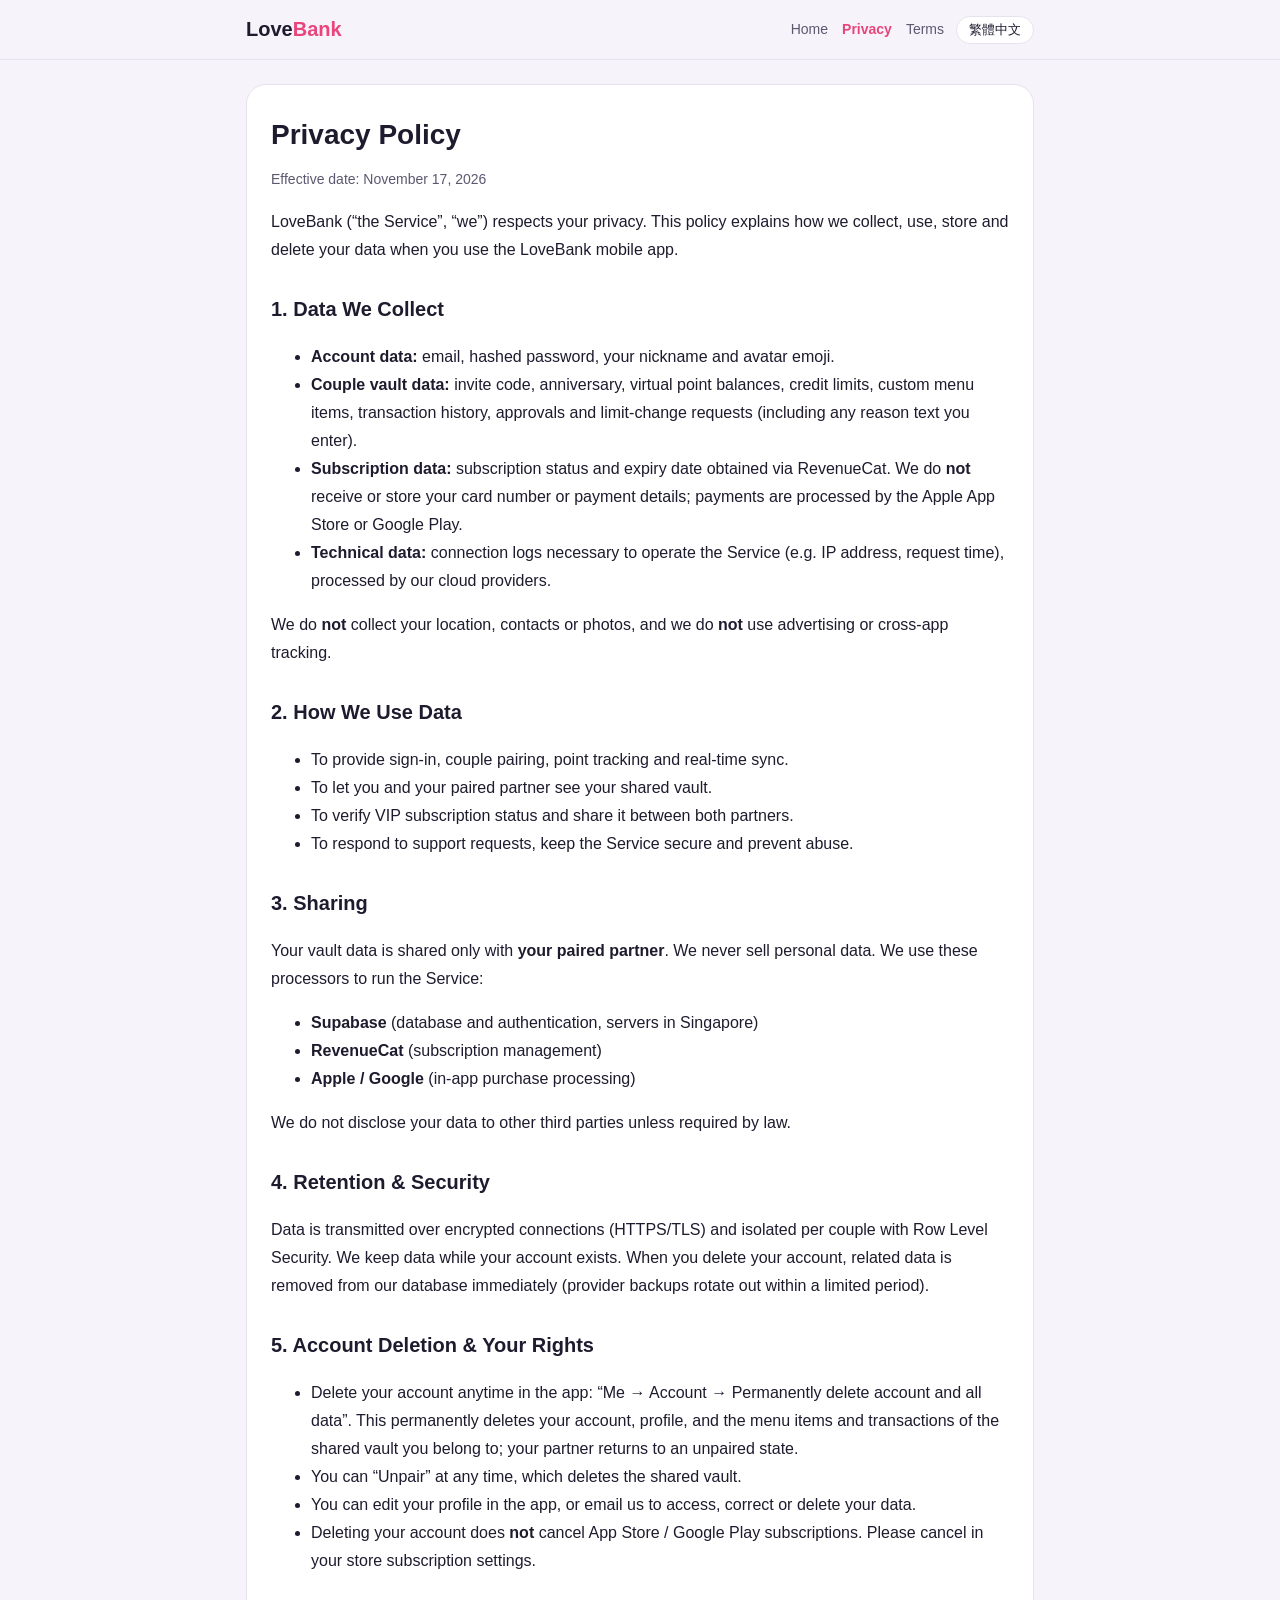
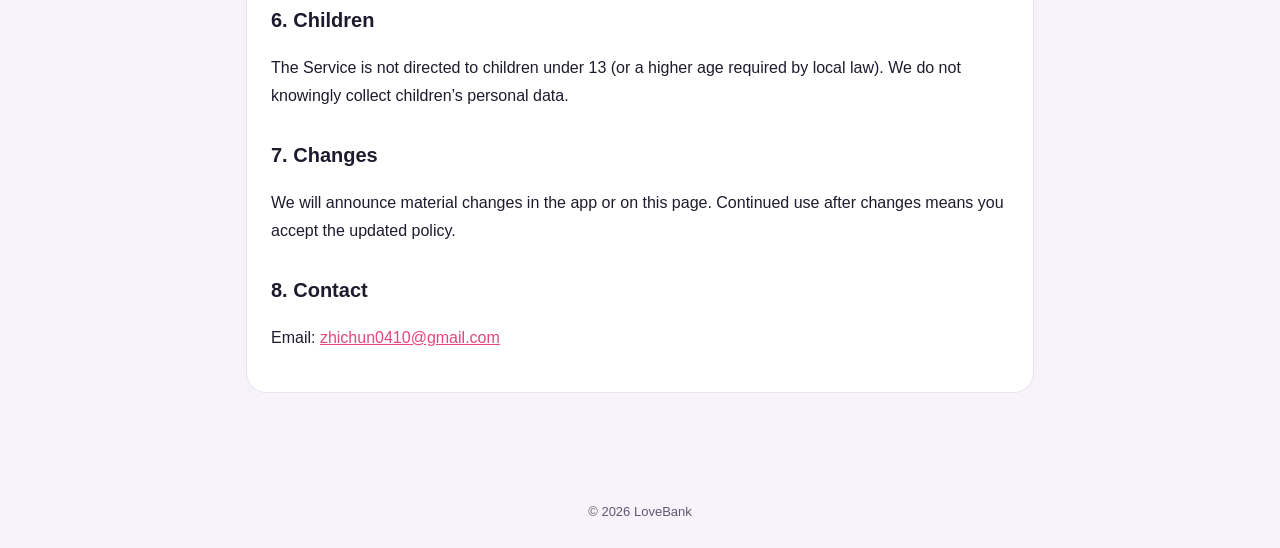
==== privacy.html @ fd86a73c "LoveBank legal pages Co-Authored-By: Claude Opus 5.5 <noreply@anthropic.com>" ====
<!doctype html>
<html lang="zh-Hant">
<head>
  <meta charset="utf-8">
  <meta name="viewport" content="width=device-width, initial-scale=1">
  <title>LoveBank Privacy Policy</title>
  <meta name="description" content="LoveBank 隱私權政策 / Privacy Policy">
  <link rel="stylesheet" href="style.css">
  <script src="lang.js"></script>
</head>
<body>
  <header class="top">
    <div class="top-inner">
      <a class="brand" href="index.html">Love<span>Bank</span></a>
      <nav>
        <a href="index.html"><span data-lang="zh">首頁</span><span data-lang="en">Home</span></a>
        <a href="privacy.html" aria-current="page"><span data-lang="zh">隱私權政策</span><span data-lang="en">Privacy</span></a>
        <a href="terms.html"><span data-lang="zh">服務條款</span><span data-lang="en">Terms</span></a>
      </nav>
      <button class="lang-btn" id="lang-btn" type="button">English</button>
    </div>
  </header>

  <main>
    <!-- ======================= 繁體中文 ======================= -->
    <article class="card" data-lang="zh">
      <h1>隱私權政策</h1>
      <p class="muted">生效日期：2026 年 11 月 17 日</p>
      <p>LoveBank（以下稱「本服務」或「我們」）重視你的隱私。本政策說明當你使用 LoveBank 行動應用程式時，我們如何蒐集、使用、儲存與刪除你的資料。</p>

      <h2>1. 我們蒐集的資料</h2>
      <ul>
        <li><strong>帳號資料：</strong>Email、加密後的密碼、你設定的暱稱與頭像 Emoji。</li>
        <li><strong>情侶金庫資料：</strong>配對邀請碼、紀念日、虛擬點數餘額、信用額度、自訂價目表、交易明細、審核紀錄與調額申請（含你填寫的理由文字）。</li>
        <li><strong>訂閱資料：</strong>透過 RevenueCat 取得的訂閱狀態與到期日。我們<strong>不會</strong>取得或儲存你的信用卡號等付款資訊，付款由 Apple App Store 或 Google Play 處理。</li>
        <li><strong>技術資料：</strong>為維持服務運作所必要的連線紀錄（例如 IP 位址、請求時間），由我們的雲端服務供應商處理。</li>
      </ul>
      <p>我們<strong>不</strong>蒐集你的位置、通訊錄、相片，也<strong>不</strong>使用廣告追蹤或跨 App 追蹤。</p>

      <h2>2. 資料使用目的</h2>
      <ul>
        <li>提供帳號登入、情侶配對、點數記錄與即時同步等核心功能。</li>
        <li>讓你與已配對的另一半看到共享金庫中的資料。</li>
        <li>確認 VIP 訂閱狀態並於情侶雙方間共享。</li>
        <li>回覆你的客服需求、維護服務安全與防止濫用。</li>
      </ul>

      <h2>3. 資料分享對象</h2>
      <p>你的情侶金庫資料只會分享給<strong>與你配對的另一半</strong>。我們不會出售你的個人資料。為提供服務，我們委託下列處理者：</p>
      <ul>
        <li><strong>Supabase</strong>（資料庫與身分驗證，伺服器位於新加坡）</li>
        <li><strong>RevenueCat</strong>（訂閱狀態管理）</li>
        <li><strong>Apple / Google</strong>（App 內購付款處理）</li>
      </ul>
      <p>除法律要求外，我們不會向其他第三方揭露你的資料。</p>

      <h2>4. 資料保存與安全</h2>
      <p>資料以加密連線（HTTPS/TLS）傳輸，並以資料列層級安全（Row Level Security）隔離不同情侶的資料。我們在你的帳號存續期間保存資料；帳號刪除後，相關資料將立即自資料庫移除（備份會依供應商週期於有限期間內輪替刪除）。</p>

      <h2>5. 刪除帳號與你的權利</h2>
      <ul>
        <li>你可隨時在 App 內「我的 → 帳號管理 → 永久刪除帳號與所有關聯資料」自行刪除帳號。刪除後，你的帳號、個人資料以及你所屬共享金庫中的價目表與交易明細將永久刪除，另一半將回到未配對狀態。</li>
        <li>你可隨時「解除情侶綁定」，共享金庫資料將一併刪除。</li>
        <li>你可在 App 內修改暱稱等個人資料，或來信要求查詢、更正或刪除資料。</li>
        <li>刪除帳號<strong>不會</strong>自動取消 App Store / Google Play 的訂閱，請至商店的訂閱管理頁取消。</li>
      </ul>

      <h2>6. 兒童隱私</h2>
      <p>本服務不適用於未滿 13 歲之兒童（或你所在地區法律規定之更高年齡），我們不會故意蒐集兒童的個人資料。</p>

      <h2>7. 政策變更</h2>
      <p>若本政策有重大變更，我們會在 App 或本網頁公告。變更後繼續使用本服務，即表示你同意更新後的政策。</p>

      <h2>8. 聯絡我們</h2>
      <p>Email：<a href="mailto:zhichun0410@gmail.com">zhichun0410@gmail.com</a></p>
    </article>

    <!-- ======================= English ======================= -->
    <article class="card" data-lang="en">
      <h1>Privacy Policy</h1>
      <p class="muted">Effective date: November 17, 2026</p>
      <p>LoveBank (“the Service”, “we”) respects your privacy. This policy explains how we collect, use, store and delete your data when you use the LoveBank mobile app.</p>

      <h2>1. Data We Collect</h2>
      <ul>
        <li><strong>Account data:</strong> email, hashed password, your nickname and avatar emoji.</li>
        <li><strong>Couple vault data:</strong> invite code, anniversary, virtual point balances, credit limits, custom menu items, transaction history, approvals and limit-change requests (including any reason text you enter).</li>
        <li><strong>Subscription data:</strong> subscription status and expiry date obtained via RevenueCat. We do <strong>not</strong> receive or store your card number or payment details; payments are processed by the Apple App Store or Google Play.</li>
        <li><strong>Technical data:</strong> connection logs necessary to operate the Service (e.g. IP address, request time), processed by our cloud providers.</li>
      </ul>
      <p>We do <strong>not</strong> collect your location, contacts or photos, and we do <strong>not</strong> use advertising or cross-app tracking.</p>

      <h2>2. How We Use Data</h2>
      <ul>
        <li>To provide sign-in, couple pairing, point tracking and real-time sync.</li>
        <li>To let you and your paired partner see your shared vault.</li>
        <li>To verify VIP subscription status and share it between both partners.</li>
        <li>To respond to support requests, keep the Service secure and prevent abuse.</li>
      </ul>

      <h2>3. Sharing</h2>
      <p>Your vault data is shared only with <strong>your paired partner</strong>. We never sell personal data. We use these processors to run the Service:</p>
      <ul>
        <li><strong>Supabase</strong> (database and authentication, servers in Singapore)</li>
        <li><strong>RevenueCat</strong> (subscription management)</li>
        <li><strong>Apple / Google</strong> (in-app purchase processing)</li>
      </ul>
      <p>We do not disclose your data to other third parties unless required by law.</p>

      <h2>4. Retention &amp; Security</h2>
      <p>Data is transmitted over encrypted connections (HTTPS/TLS) and isolated per couple with Row Level Security. We keep data while your account exists. When you delete your account, related data is removed from our database immediately (provider backups rotate out within a limited period).</p>

      <h2>5. Account Deletion &amp; Your Rights</h2>
      <ul>
        <li>Delete your account anytime in the app: “Me → Account → Permanently delete account and all data”. This permanently deletes your account, profile, and the menu items and transactions of the shared vault you belong to; your partner returns to an unpaired state.</li>
        <li>You can “Unpair” at any time, which deletes the shared vault.</li>
        <li>You can edit your profile in the app, or email us to access, correct or delete your data.</li>
        <li>Deleting your account does <strong>not</strong> cancel App Store / Google Play subscriptions. Please cancel in your store subscription settings.</li>
      </ul>

      <h2>6. Children</h2>
      <p>The Service is not directed to children under 13 (or a higher age required by local law). We do not knowingly collect children’s personal data.</p>

      <h2>7. Changes</h2>
      <p>We will announce material changes in the app or on this page. Continued use after changes means you accept the updated policy.</p>

      <h2>8. Contact</h2>
      <p>Email: <a href="mailto:zhichun0410@gmail.com">zhichun0410@gmail.com</a></p>
    </article>
  </main>
  <footer>© 2026 LoveBank</footer>
</body>
</html>
---- style.css ----
:root {
  --bg: #f6f3fa;
  --surface: #ffffff;
  --ink: #1e1b2e;
  --muted: #5d5870;
  --primary: #e8457a;
  --primary-soft: #ffe3ec;
  --border: #e7e2ef;
}
@media (prefers-color-scheme: dark) {
  :root {
    --bg: #14121c;
    --surface: #1e1b2a;
    --ink: #f1eef8;
    --muted: #b4aec4;
    --primary: #ff7ea6;
    --primary-soft: #3a2232;
    --border: #2e2a3d;
  }
}
* { box-sizing: border-box; }
html { -webkit-text-size-adjust: 100%; }
body {
  margin: 0;
  background: var(--bg);
  color: var(--ink);
  font-family: -apple-system, BlinkMacSystemFont, "PingFang TC", "Noto Sans TC", "Microsoft JhengHei", "Segoe UI", sans-serif;
  line-height: 1.75;
}
header.top {
  position: sticky; top: 0; z-index: 10;
  background: color-mix(in srgb, var(--bg) 88%, transparent);
  backdrop-filter: blur(10px);
  border-bottom: 1px solid var(--border);
}
.top-inner {
  max-width: 820px; margin: 0 auto; padding: 12px 16px;
  display: flex; align-items: center; gap: 12px; flex-wrap: wrap;
}
.brand { font-weight: 900; font-size: 20px; color: var(--ink); text-decoration: none; }
.brand span { color: var(--primary); }
nav { display: flex; gap: 14px; flex-wrap: wrap; margin-left: auto; }
nav a { color: var(--muted); text-decoration: none; font-size: 14px; }
nav a[aria-current="page"] { color: var(--primary); font-weight: 700; }
.lang-btn {
  border: 1px solid var(--border); background: var(--surface); color: var(--ink);
  border-radius: 999px; padding: 4px 12px; font-size: 13px; cursor: pointer;
}
main { max-width: 820px; margin: 0 auto; padding: 24px 16px 64px; }
.card {
  background: var(--surface); border: 1px solid var(--border);
  border-radius: 20px; padding: 24px; margin-bottom: 20px;
}
h1 { font-size: 28px; line-height: 1.3; margin: 8px 0 4px; }
h2 { font-size: 20px; margin: 28px 0 8px; scroll-margin-top: 80px; }
h3 { font-size: 16px; margin: 20px 0 6px; }
p, li { color: var(--ink); overflow-wrap: anywhere; }
.muted { color: var(--muted); font-size: 14px; }
.notice {
  background: var(--primary-soft); border-left: 4px solid var(--primary);
  padding: 14px 16px; border-radius: 12px; margin: 16px 0;
}
.hero { text-align: center; padding: 32px 16px; }
.hero .emoji { font-size: 64px; }
.links { display: grid; grid-template-columns: repeat(auto-fit, minmax(220px, 1fr)); gap: 12px; }
.links a {
  display: block; text-decoration: none; color: var(--ink);
  background: var(--surface); border: 1px solid var(--border);
  border-radius: 16px; padding: 18px;
}
.links a strong { display: block; color: var(--primary); }
a { color: var(--primary); }
footer { text-align: center; color: var(--muted); font-size: 13px; padding: 24px 16px; }

/* 語言切換 */
[data-lang="en"] { display: none; }
html[lang="en"] [data-lang="zh"] { display: none; }
html[lang="en"] [data-lang="en"] { display: revert; }
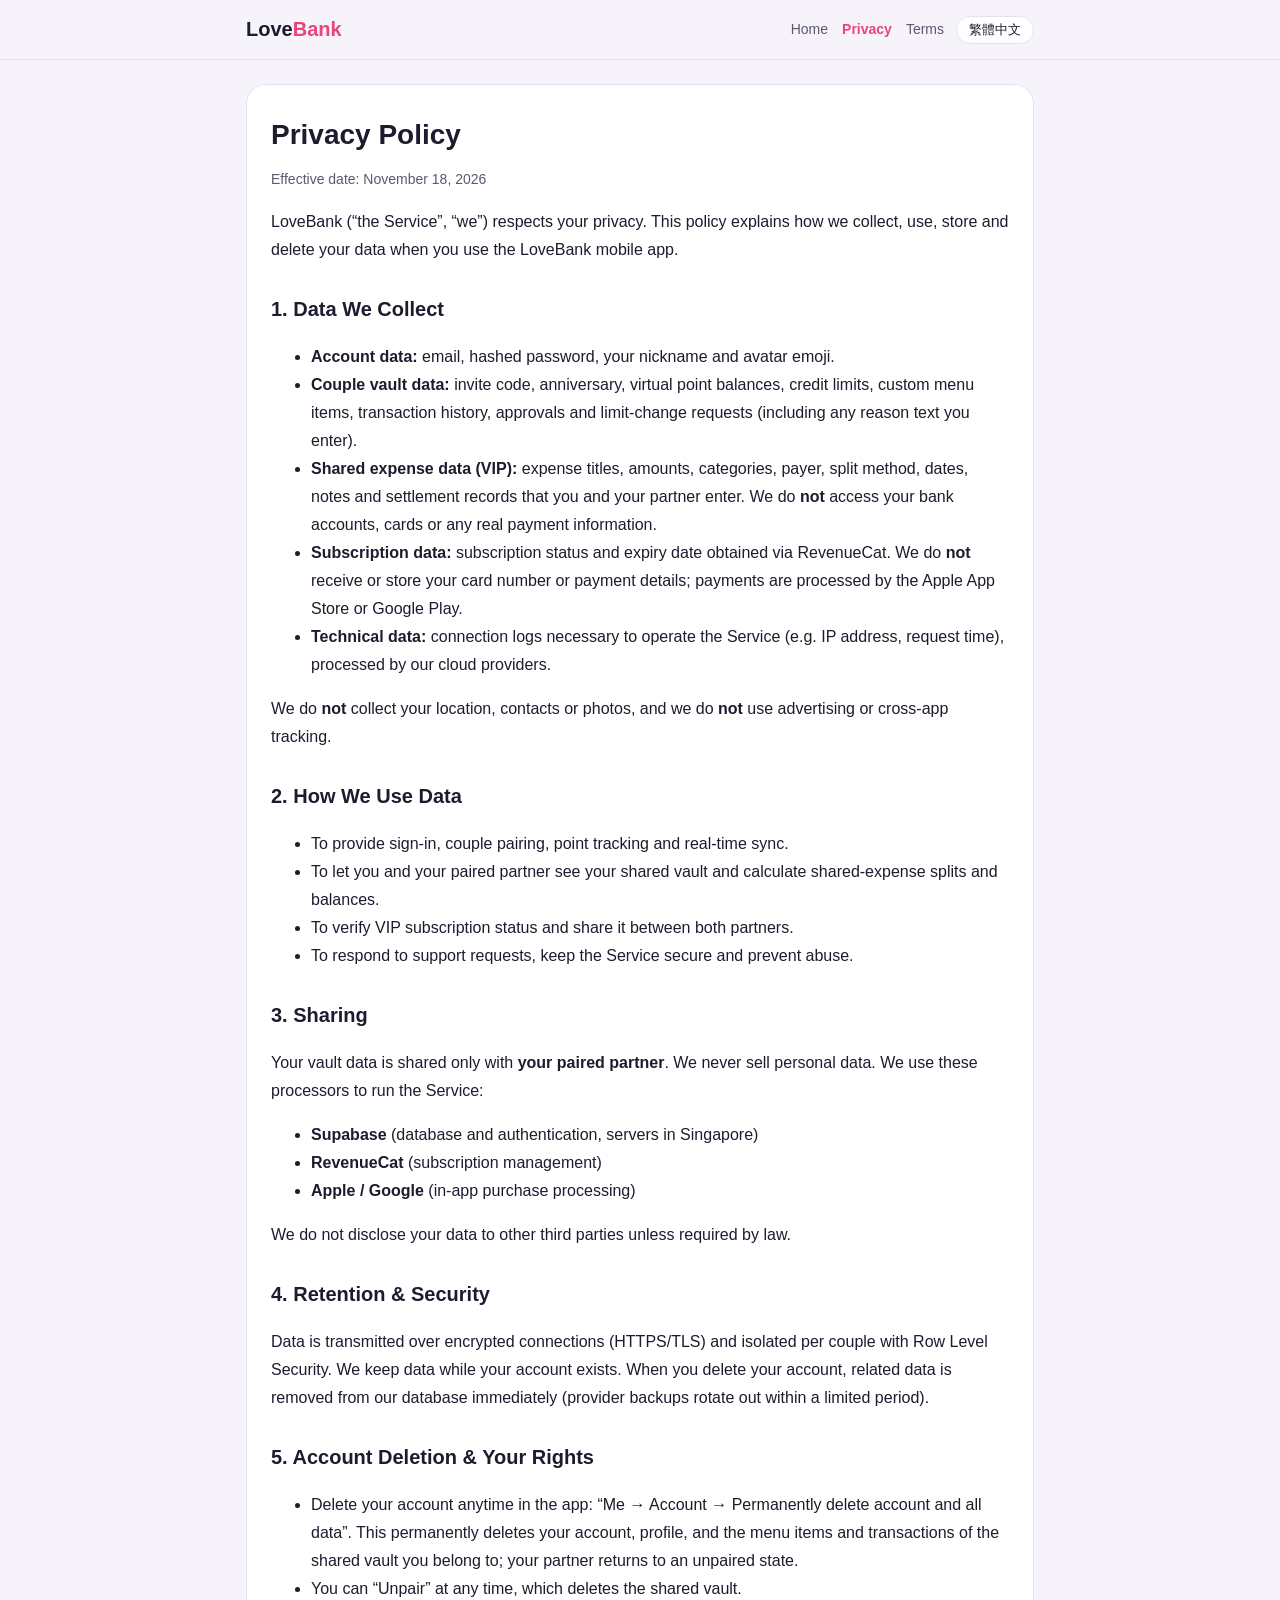
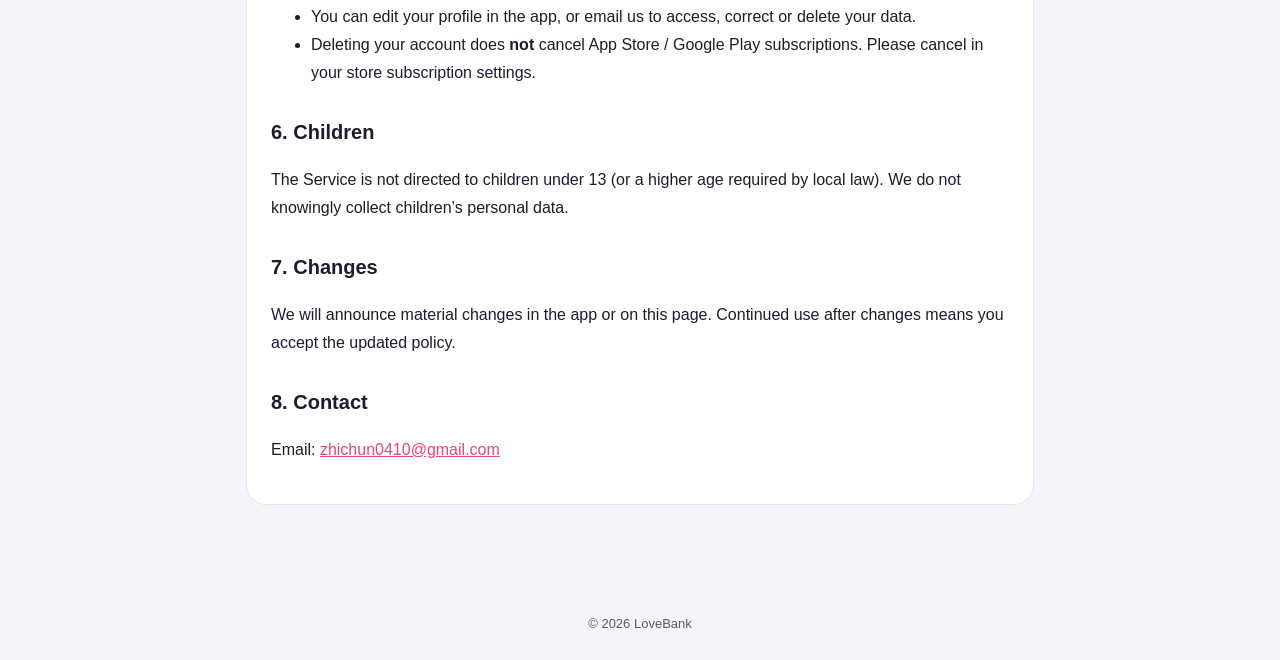
==== commit f37d130d: "Add shared expense (NT$) disclaimer and privacy details Co-Authored-By: Claude Opus 5.5 <noreply@ant" ====
--- a/privacy.html
+++ b/privacy.html
@@ -25,13 +25,14 @@
     <!-- ======================= 繁體中文 ======================= -->
     <article class="card" data-lang="zh">
       <h1>隱私權政策</h1>
-      <p class="muted">生效日期：2026 年 11 月 17 日</p>
+      <p class="muted">生效日期：2026 年 11 月 18 日</p>
       <p>LoveBank（以下稱「本服務」或「我們」）重視你的隱私。本政策說明當你使用 LoveBank 行動應用程式時，我們如何蒐集、使用、儲存與刪除你的資料。</p>
 
       <h2>1. 我們蒐集的資料</h2>
       <ul>
         <li><strong>帳號資料：</strong>Email、加密後的密碼、你設定的暱稱與頭像 Emoji。</li>
         <li><strong>情侶金庫資料：</strong>配對邀請碼、紀念日、虛擬點數餘額、信用額度、自訂價目表、交易明細、審核紀錄與調額申請（含你填寫的理由文字）。</li>
+        <li><strong>共同記帳資料（VIP）：</strong>你與伴侶輸入的支出項目名稱、金額、分類、付款者、分攤方式、日期、備註與結清紀錄。我們<strong>不會</strong>取得你的銀行帳戶、信用卡或任何真實支付資訊。</li>
         <li><strong>訂閱資料：</strong>透過 RevenueCat 取得的訂閱狀態與到期日。我們<strong>不會</strong>取得或儲存你的信用卡號等付款資訊，付款由 Apple App Store 或 Google Play 處理。</li>
         <li><strong>技術資料：</strong>為維持服務運作所必要的連線紀錄（例如 IP 位址、請求時間），由我們的雲端服務供應商處理。</li>
       </ul>
@@ -40,7 +41,7 @@
       <h2>2. 資料使用目的</h2>
       <ul>
         <li>提供帳號登入、情侶配對、點數記錄與即時同步等核心功能。</li>
-        <li>讓你與已配對的另一半看到共享金庫中的資料。</li>
+        <li>讓你與已配對的另一半看到共享金庫中的資料，並計算共同記帳的分攤與結清金額。</li>
         <li>確認 VIP 訂閱狀態並於情侶雙方間共享。</li>
         <li>回覆你的客服需求、維護服務安全與防止濫用。</li>
       </ul>
@@ -78,13 +79,14 @@
     <!-- ======================= English ======================= -->
     <article class="card" data-lang="en">
       <h1>Privacy Policy</h1>
-      <p class="muted">Effective date: November 17, 2026</p>
+      <p class="muted">Effective date: November 18, 2026</p>
       <p>LoveBank (“the Service”, “we”) respects your privacy. This policy explains how we collect, use, store and delete your data when you use the LoveBank mobile app.</p>
 
       <h2>1. Data We Collect</h2>
       <ul>
         <li><strong>Account data:</strong> email, hashed password, your nickname and avatar emoji.</li>
         <li><strong>Couple vault data:</strong> invite code, anniversary, virtual point balances, credit limits, custom menu items, transaction history, approvals and limit-change requests (including any reason text you enter).</li>
+        <li><strong>Shared expense data (VIP):</strong> expense titles, amounts, categories, payer, split method, dates, notes and settlement records that you and your partner enter. We do <strong>not</strong> access your bank accounts, cards or any real payment information.</li>
         <li><strong>Subscription data:</strong> subscription status and expiry date obtained via RevenueCat. We do <strong>not</strong> receive or store your card number or payment details; payments are processed by the Apple App Store or Google Play.</li>
         <li><strong>Technical data:</strong> connection logs necessary to operate the Service (e.g. IP address, request time), processed by our cloud providers.</li>
       </ul>
@@ -93,7 +95,7 @@
       <h2>2. How We Use Data</h2>
       <ul>
         <li>To provide sign-in, couple pairing, point tracking and real-time sync.</li>
-        <li>To let you and your paired partner see your shared vault.</li>
+        <li>To let you and your paired partner see your shared vault and calculate shared-expense splits and balances.</li>
         <li>To verify VIP subscription status and share it between both partners.</li>
         <li>To respond to support requests, keep the Service secure and prevent abuse.</li>
       </ul>
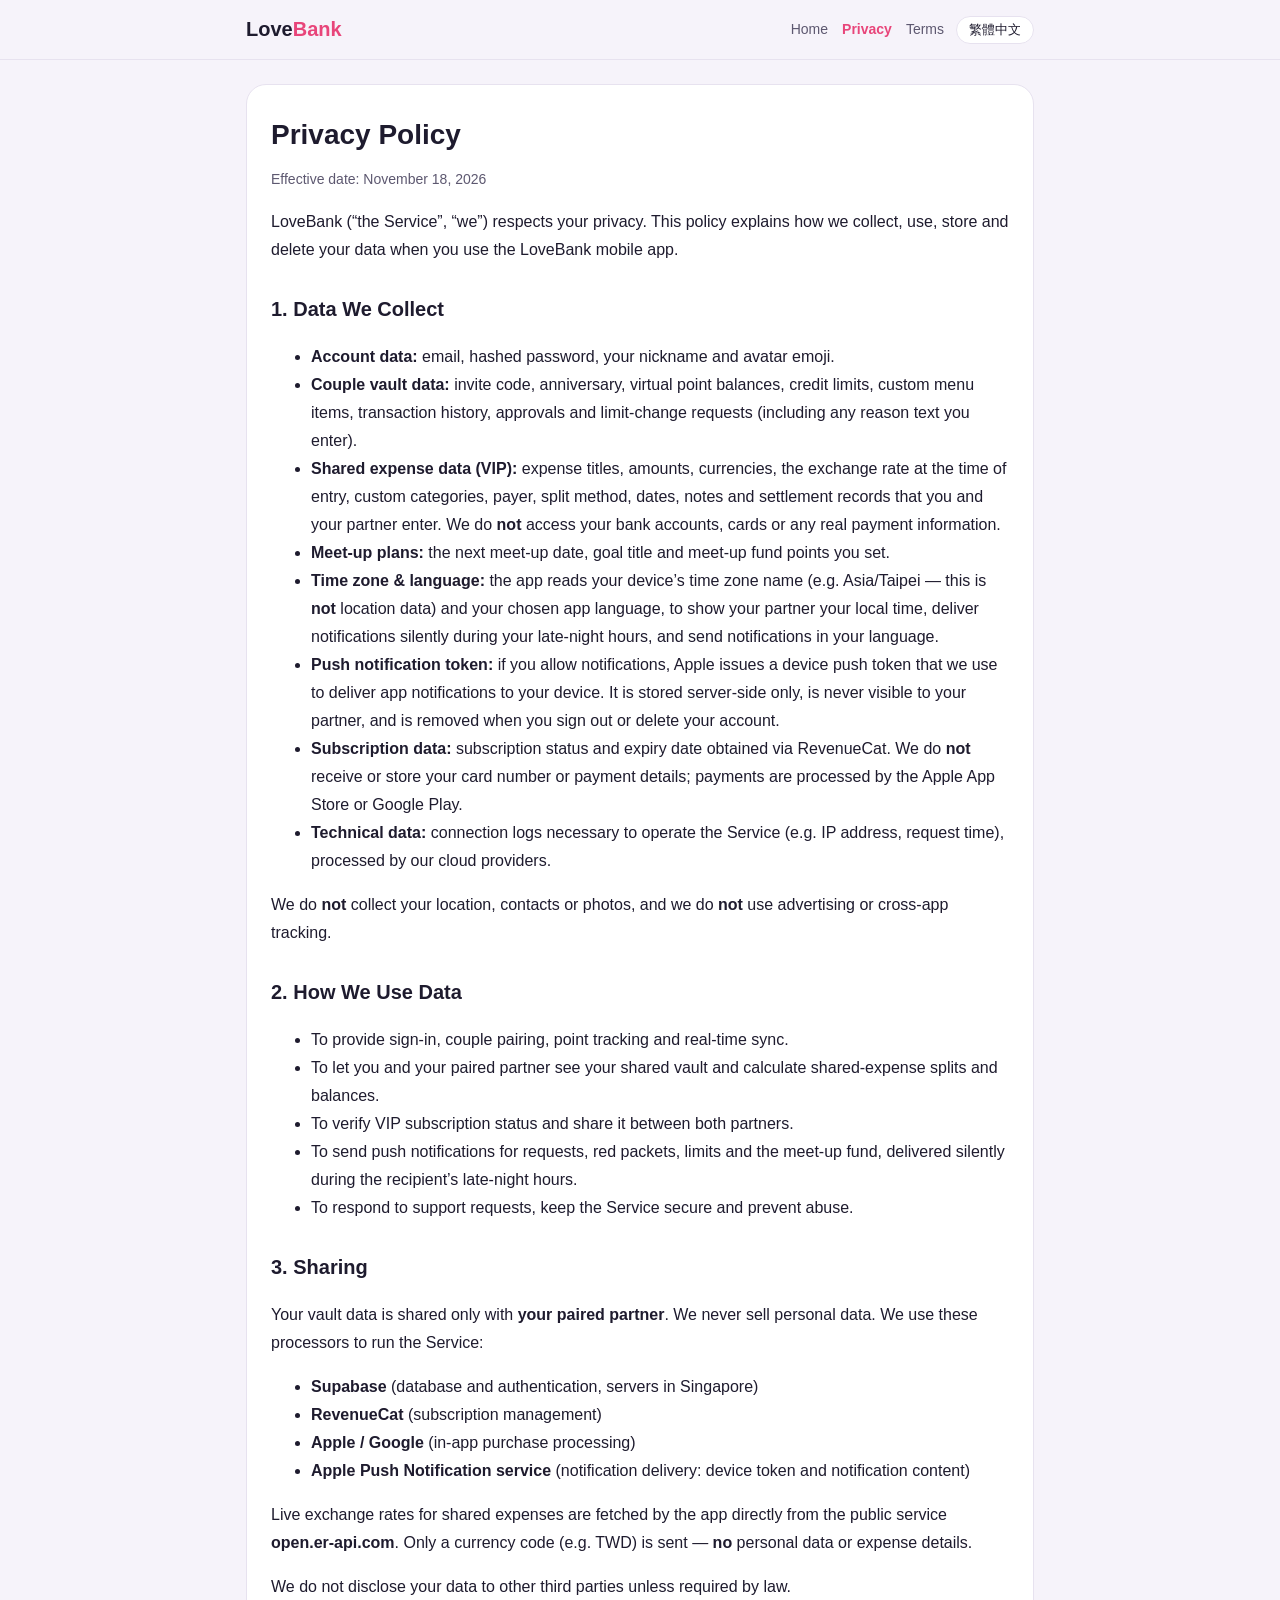
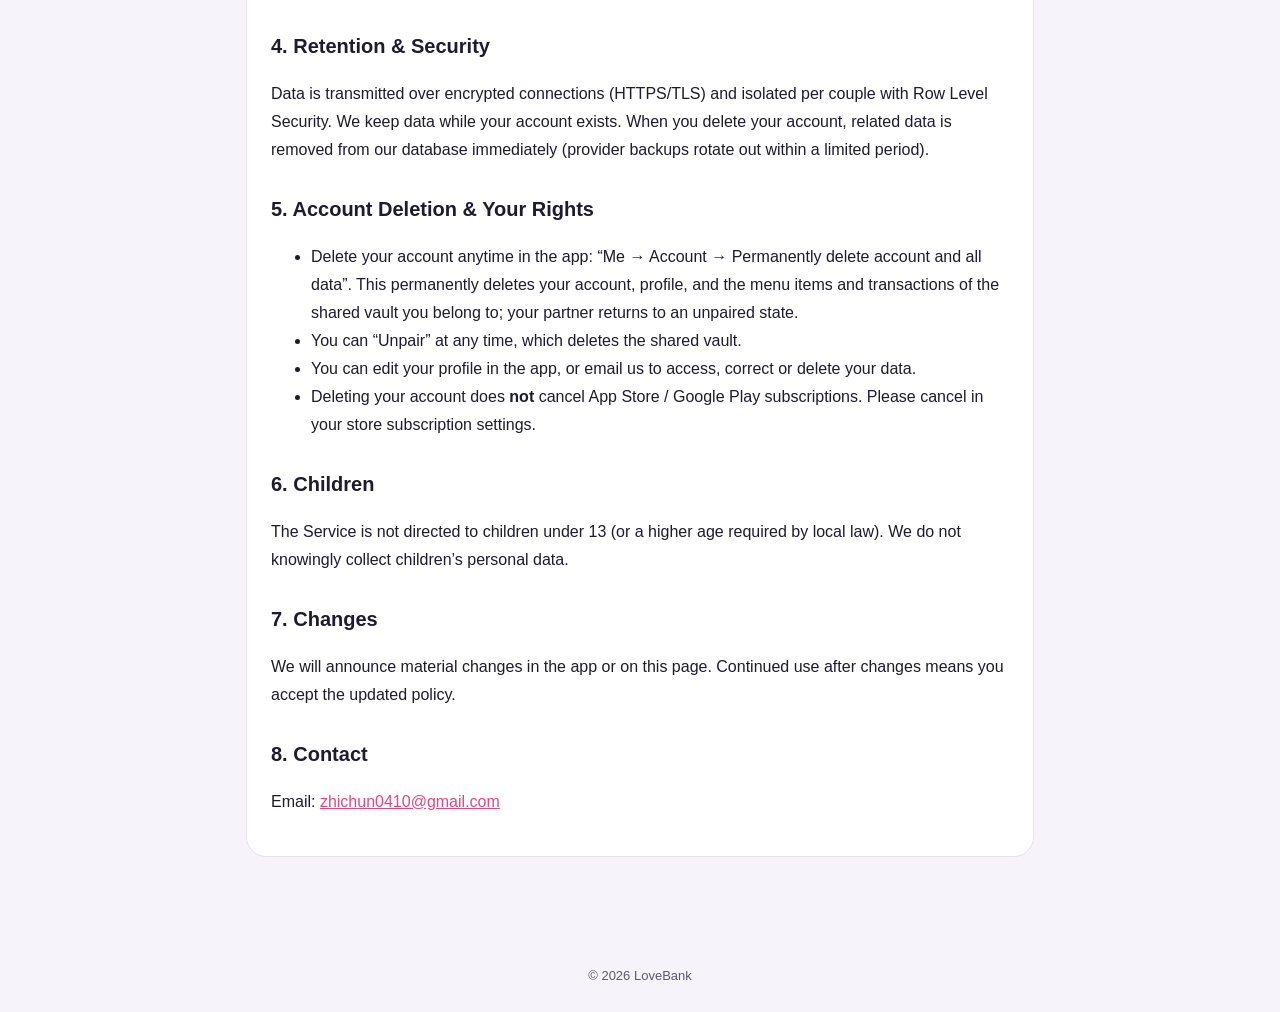
==== commit 19b8b9ef: "Update legal pages: multi-currency, exchange rates, time zone, push notifications (zh/en)" ====
--- a/privacy.html
+++ b/privacy.html
@@ -32,7 +32,10 @@
       <ul>
         <li><strong>帳號資料：</strong>Email、加密後的密碼、你設定的暱稱與頭像 Emoji。</li>
         <li><strong>情侶金庫資料：</strong>配對邀請碼、紀念日、虛擬點數餘額、信用額度、自訂價目表、交易明細、審核紀錄與調額申請（含你填寫的理由文字）。</li>
-        <li><strong>共同記帳資料（VIP）：</strong>你與伴侶輸入的支出項目名稱、金額、分類、付款者、分攤方式、日期、備註與結清紀錄。我們<strong>不會</strong>取得你的銀行帳戶、信用卡或任何真實支付資訊。</li>
+        <li><strong>共同記帳資料（VIP）：</strong>你與伴侶輸入的支出項目名稱、金額、幣別、記帳當時的匯率、自訂分類、付款者、分攤方式、日期、備註與結清紀錄。我們<strong>不會</strong>取得你的銀行帳戶、信用卡或任何真實支付資訊。</li>
+        <li><strong>見面計畫：</strong>你們設定的下次見面日期、見面夢想標題與見面基金點數。</li>
+        <li><strong>時區與語言偏好：</strong>App 會讀取裝置設定中的時區名稱（例如 Asia/Taipei，<strong>不是</strong>位置資訊）與你選擇的介面語言，用來向伴侶顯示你的當地時間，並在你的深夜時段將推播靜音送達、以你的語言發送通知。</li>
+        <li><strong>推播通知 Token：</strong>你允許通知後，Apple 會核發一組裝置推播 Token，我們用它向你的裝置傳送 App 通知。Token 只存在伺服器端，你的伴侶無法讀取；登出或刪除帳號時即移除。</li>
         <li><strong>訂閱資料：</strong>透過 RevenueCat 取得的訂閱狀態與到期日。我們<strong>不會</strong>取得或儲存你的信用卡號等付款資訊，付款由 Apple App Store 或 Google Play 處理。</li>
         <li><strong>技術資料：</strong>為維持服務運作所必要的連線紀錄（例如 IP 位址、請求時間），由我們的雲端服務供應商處理。</li>
       </ul>
@@ -43,6 +46,7 @@
         <li>提供帳號登入、情侶配對、點數記錄與即時同步等核心功能。</li>
         <li>讓你與已配對的另一半看到共享金庫中的資料，並計算共同記帳的分攤與結清金額。</li>
         <li>確認 VIP 訂閱狀態並於情侶雙方間共享。</li>
+        <li>傳送審核申請、紅包、額度與見面基金等推播通知；依收件人的時區於深夜靜音送達。</li>
         <li>回覆你的客服需求、維護服務安全與防止濫用。</li>
       </ul>
 
@@ -52,7 +56,9 @@
         <li><strong>Supabase</strong>（資料庫與身分驗證，伺服器位於新加坡）</li>
         <li><strong>RevenueCat</strong>（訂閱狀態管理）</li>
         <li><strong>Apple / Google</strong>（App 內購付款處理）</li>
+        <li><strong>Apple Push Notification service</strong>（推播通知傳送：裝置 Token 與通知內容）</li>
       </ul>
+      <p>共同記帳的即時匯率由 App 直接向公開匯率服務 <strong>open.er-api.com</strong> 查詢，查詢內容僅為幣別代碼（例如 TWD），<strong>不含</strong>任何個人資料或帳目內容。</p>
       <p>除法律要求外，我們不會向其他第三方揭露你的資料。</p>
 
       <h2>4. 資料保存與安全</h2>
@@ -86,7 +92,10 @@
       <ul>
         <li><strong>Account data:</strong> email, hashed password, your nickname and avatar emoji.</li>
         <li><strong>Couple vault data:</strong> invite code, anniversary, virtual point balances, credit limits, custom menu items, transaction history, approvals and limit-change requests (including any reason text you enter).</li>
-        <li><strong>Shared expense data (VIP):</strong> expense titles, amounts, categories, payer, split method, dates, notes and settlement records that you and your partner enter. We do <strong>not</strong> access your bank accounts, cards or any real payment information.</li>
+        <li><strong>Shared expense data (VIP):</strong> expense titles, amounts, currencies, the exchange rate at the time of entry, custom categories, payer, split method, dates, notes and settlement records that you and your partner enter. We do <strong>not</strong> access your bank accounts, cards or any real payment information.</li>
+        <li><strong>Meet-up plans:</strong> the next meet-up date, goal title and meet-up fund points you set.</li>
+        <li><strong>Time zone &amp; language:</strong> the app reads your device’s time zone name (e.g. Asia/Taipei — this is <strong>not</strong> location data) and your chosen app language, to show your partner your local time, deliver notifications silently during your late-night hours, and send notifications in your language.</li>
+        <li><strong>Push notification token:</strong> if you allow notifications, Apple issues a device push token that we use to deliver app notifications to your device. It is stored server-side only, is never visible to your partner, and is removed when you sign out or delete your account.</li>
         <li><strong>Subscription data:</strong> subscription status and expiry date obtained via RevenueCat. We do <strong>not</strong> receive or store your card number or payment details; payments are processed by the Apple App Store or Google Play.</li>
         <li><strong>Technical data:</strong> connection logs necessary to operate the Service (e.g. IP address, request time), processed by our cloud providers.</li>
       </ul>
@@ -97,6 +106,7 @@
         <li>To provide sign-in, couple pairing, point tracking and real-time sync.</li>
         <li>To let you and your paired partner see your shared vault and calculate shared-expense splits and balances.</li>
         <li>To verify VIP subscription status and share it between both partners.</li>
+        <li>To send push notifications for requests, red packets, limits and the meet-up fund, delivered silently during the recipient’s late-night hours.</li>
         <li>To respond to support requests, keep the Service secure and prevent abuse.</li>
       </ul>
 
@@ -106,7 +116,9 @@
         <li><strong>Supabase</strong> (database and authentication, servers in Singapore)</li>
         <li><strong>RevenueCat</strong> (subscription management)</li>
         <li><strong>Apple / Google</strong> (in-app purchase processing)</li>
+        <li><strong>Apple Push Notification service</strong> (notification delivery: device token and notification content)</li>
       </ul>
+      <p>Live exchange rates for shared expenses are fetched by the app directly from the public service <strong>open.er-api.com</strong>. Only a currency code (e.g. TWD) is sent — <strong>no</strong> personal data or expense details.</p>
       <p>We do not disclose your data to other third parties unless required by law.</p>
 
       <h2>4. Retention &amp; Security</h2>
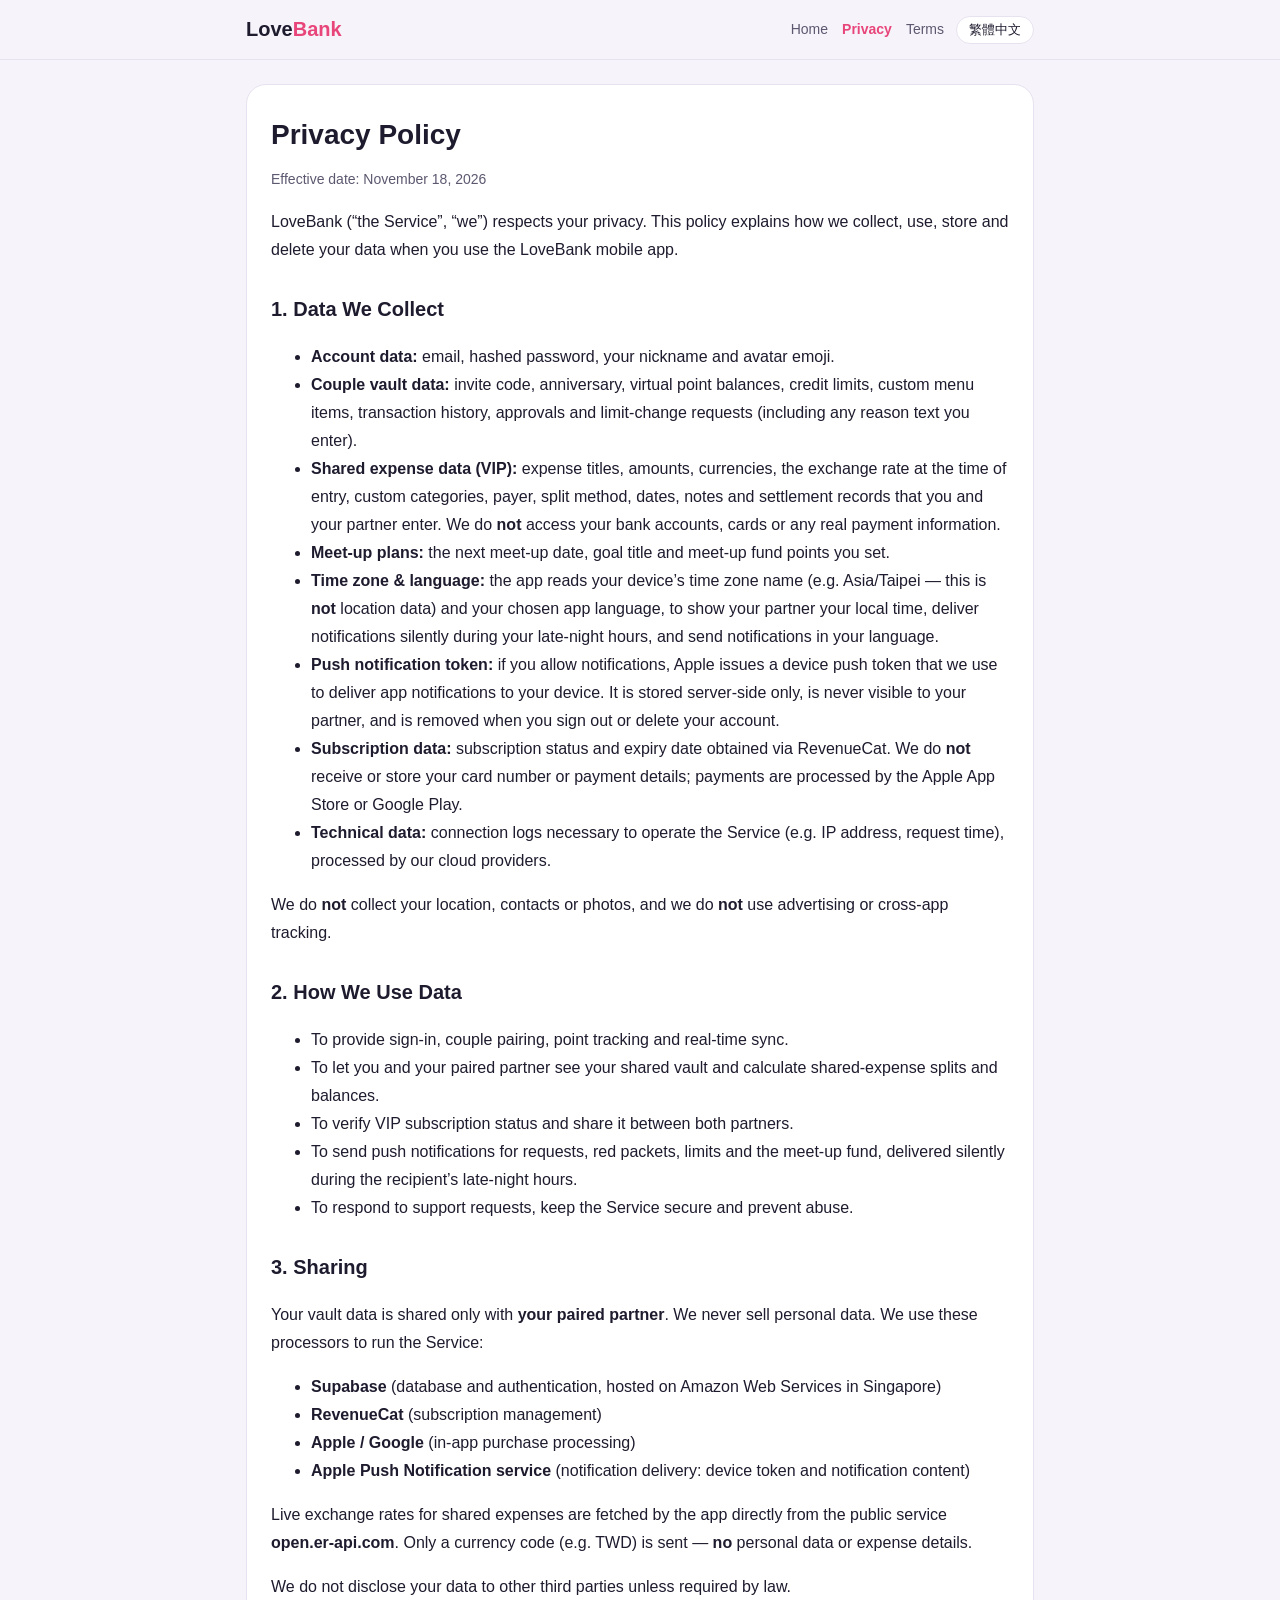
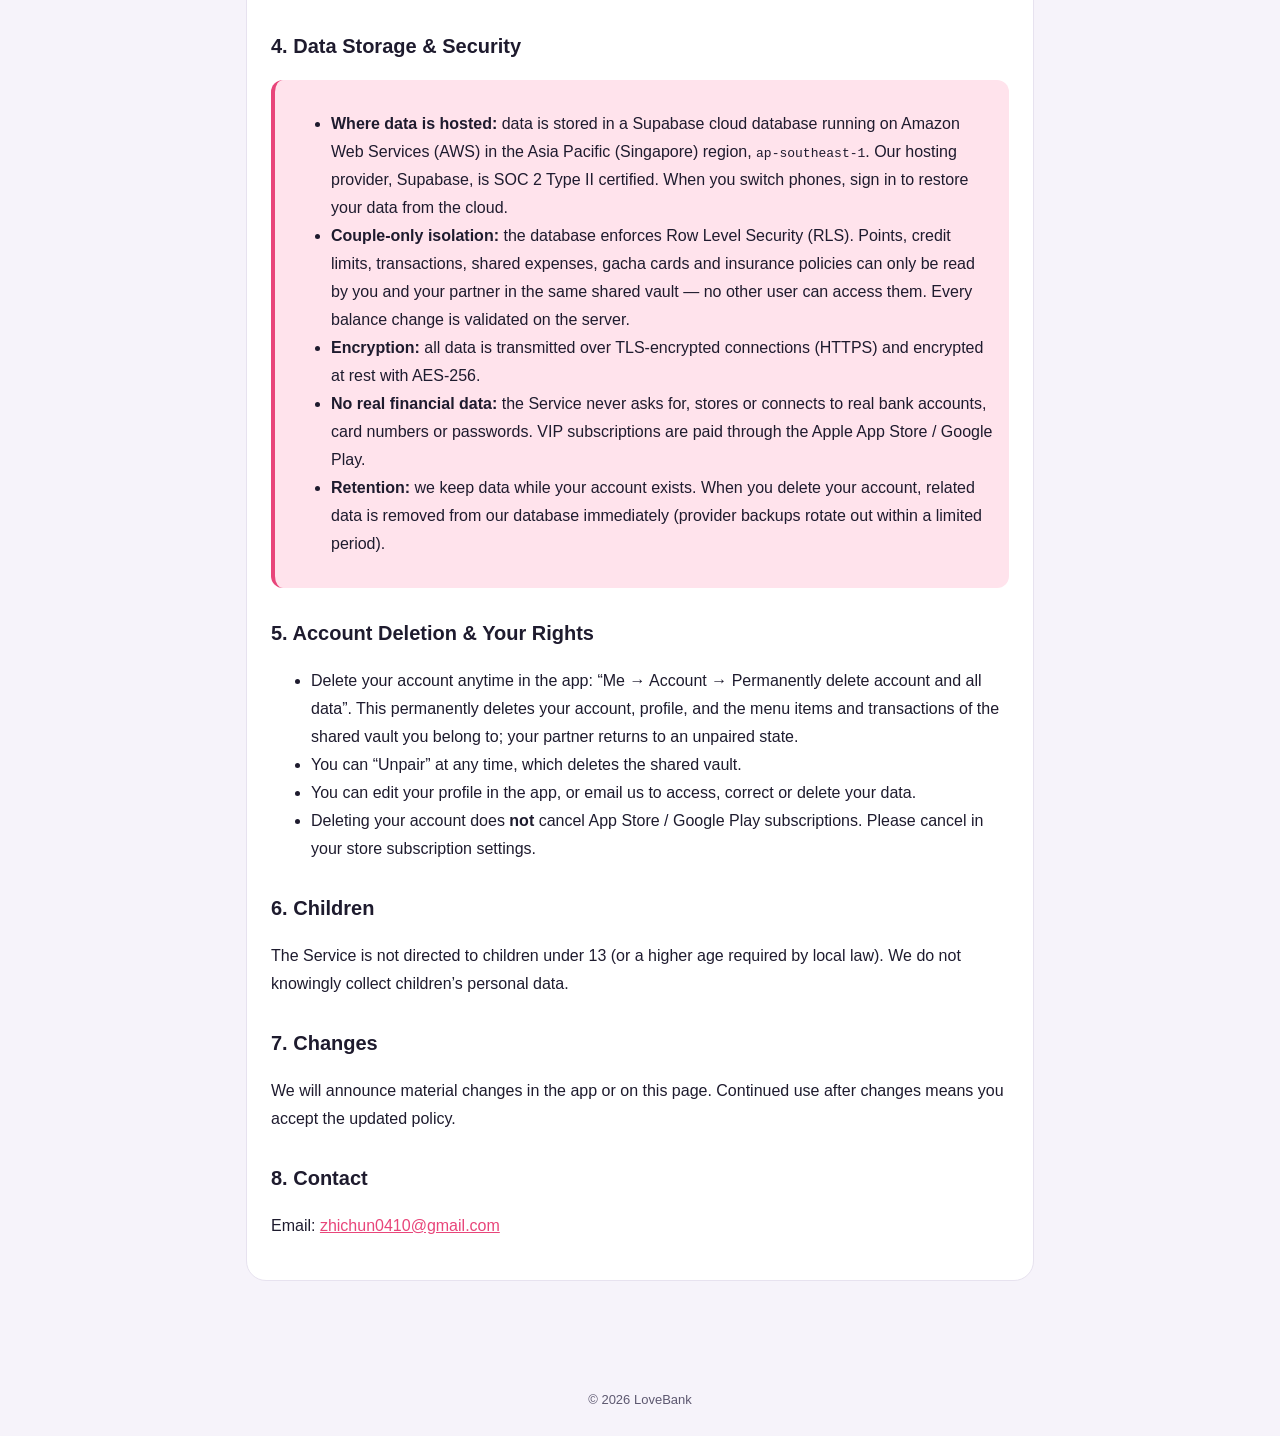
==== commit f1d4ea13: "Privacy: Data Storage & Security section (AWS Singapore via Supabase, TLS/AES-256, RLS) zh/en" ====
--- a/privacy.html
+++ b/privacy.html
@@ -7,6 +7,18 @@
   <meta name="description" content="LoveBank 隱私權政策 / Privacy Policy">
   <link rel="stylesheet" href="style.css">
   <script src="lang.js"></script>
+  <script>
+    // privacy.html#security 在英文模式自動捲到英文段落
+    (function () {
+      function jump() {
+        if (document.documentElement.lang !== 'en' || location.hash !== '#security') return;
+        var el = document.getElementById('security-en');
+        if (el) el.scrollIntoView();
+      }
+      window.addEventListener('load', jump);
+      window.addEventListener('hashchange', jump);
+    })();
+  </script>
 </head>
 <body>
   <header class="top">
@@ -53,7 +65,7 @@
       <h2>3. 資料分享對象</h2>
       <p>你的情侶金庫資料只會分享給<strong>與你配對的另一半</strong>。我們不會出售你的個人資料。為提供服務，我們委託下列處理者：</p>
       <ul>
-        <li><strong>Supabase</strong>（資料庫與身分驗證，伺服器位於新加坡）</li>
+        <li><strong>Supabase</strong>（資料庫與身分驗證，託管於 Amazon Web Services 新加坡資料中心）</li>
         <li><strong>RevenueCat</strong>（訂閱狀態管理）</li>
         <li><strong>Apple / Google</strong>（App 內購付款處理）</li>
         <li><strong>Apple Push Notification service</strong>（推播通知傳送：裝置 Token 與通知內容）</li>
@@ -61,8 +73,16 @@
       <p>共同記帳的即時匯率由 App 直接向公開匯率服務 <strong>open.er-api.com</strong> 查詢，查詢內容僅為幣別代碼（例如 TWD），<strong>不含</strong>任何個人資料或帳目內容。</p>
       <p>除法律要求外，我們不會向其他第三方揭露你的資料。</p>
 
-      <h2>4. 資料保存與安全</h2>
-      <p>資料以加密連線（HTTPS/TLS）傳輸，並以資料列層級安全（Row Level Security）隔離不同情侶的資料。我們在你的帳號存續期間保存資料；帳號刪除後，相關資料將立即自資料庫移除（備份會依供應商週期於有限期間內輪替刪除）。</p>
+      <h2 id="security">4. 資料儲存與安全性</h2>
+      <div class="notice">
+        <ul>
+          <li><strong>雲端託管位置：</strong>資料儲存於 Supabase 雲端資料庫，底層為 Amazon Web Services（AWS）亞太（新加坡）區域 <code>ap-southeast-1</code>。託管供應商 Supabase 已通過 SOC 2 Type II 安全認證。更換手機時，登入原帳號即可從雲端還原資料。</li>
+          <li><strong>雙人資料隔離：</strong>資料庫啟用資料列層級安全（Row Level Security, RLS）。點數、信用額度、交易明細、共同記帳、盲盒與保單等資料，僅限同一共享金庫的你與伴侶讀取，其他使用者無法存取；所有點數異動皆由伺服器端驗證。</li>
+          <li><strong>加密：</strong>所有資料以 TLS 加密連線（HTTPS）傳輸；雲端靜態資料以 AES-256 加密儲存。</li>
+          <li><strong>不涉及真實金融資料：</strong>本服務不會索取、儲存或串接任何真實銀行帳號、信用卡號或密碼；VIP 訂閱付款由 Apple App Store / Google Play 處理。</li>
+          <li><strong>保存期間：</strong>我們在你的帳號存續期間保存資料；帳號刪除後，相關資料將立即自資料庫移除（供應商備份依週期於有限期間內輪替刪除）。</li>
+        </ul>
+      </div>
 
       <h2>5. 刪除帳號與你的權利</h2>
       <ul>
@@ -113,7 +133,7 @@
       <h2>3. Sharing</h2>
       <p>Your vault data is shared only with <strong>your paired partner</strong>. We never sell personal data. We use these processors to run the Service:</p>
       <ul>
-        <li><strong>Supabase</strong> (database and authentication, servers in Singapore)</li>
+        <li><strong>Supabase</strong> (database and authentication, hosted on Amazon Web Services in Singapore)</li>
         <li><strong>RevenueCat</strong> (subscription management)</li>
         <li><strong>Apple / Google</strong> (in-app purchase processing)</li>
         <li><strong>Apple Push Notification service</strong> (notification delivery: device token and notification content)</li>
@@ -121,8 +141,16 @@
       <p>Live exchange rates for shared expenses are fetched by the app directly from the public service <strong>open.er-api.com</strong>. Only a currency code (e.g. TWD) is sent — <strong>no</strong> personal data or expense details.</p>
       <p>We do not disclose your data to other third parties unless required by law.</p>
 
-      <h2>4. Retention &amp; Security</h2>
-      <p>Data is transmitted over encrypted connections (HTTPS/TLS) and isolated per couple with Row Level Security. We keep data while your account exists. When you delete your account, related data is removed from our database immediately (provider backups rotate out within a limited period).</p>
+      <h2 id="security-en">4. Data Storage &amp; Security</h2>
+      <div class="notice">
+        <ul>
+          <li><strong>Where data is hosted:</strong> data is stored in a Supabase cloud database running on Amazon Web Services (AWS) in the Asia Pacific (Singapore) region, <code>ap-southeast-1</code>. Our hosting provider, Supabase, is SOC 2 Type II certified. When you switch phones, sign in to restore your data from the cloud.</li>
+          <li><strong>Couple-only isolation:</strong> the database enforces Row Level Security (RLS). Points, credit limits, transactions, shared expenses, gacha cards and insurance policies can only be read by you and your partner in the same shared vault — no other user can access them. Every balance change is validated on the server.</li>
+          <li><strong>Encryption:</strong> all data is transmitted over TLS-encrypted connections (HTTPS) and encrypted at rest with AES-256.</li>
+          <li><strong>No real financial data:</strong> the Service never asks for, stores or connects to real bank accounts, card numbers or passwords. VIP subscriptions are paid through the Apple App Store / Google Play.</li>
+          <li><strong>Retention:</strong> we keep data while your account exists. When you delete your account, related data is removed from our database immediately (provider backups rotate out within a limited period).</li>
+        </ul>
+      </div>
 
       <h2>5. Account Deletion &amp; Your Rights</h2>
       <ul>
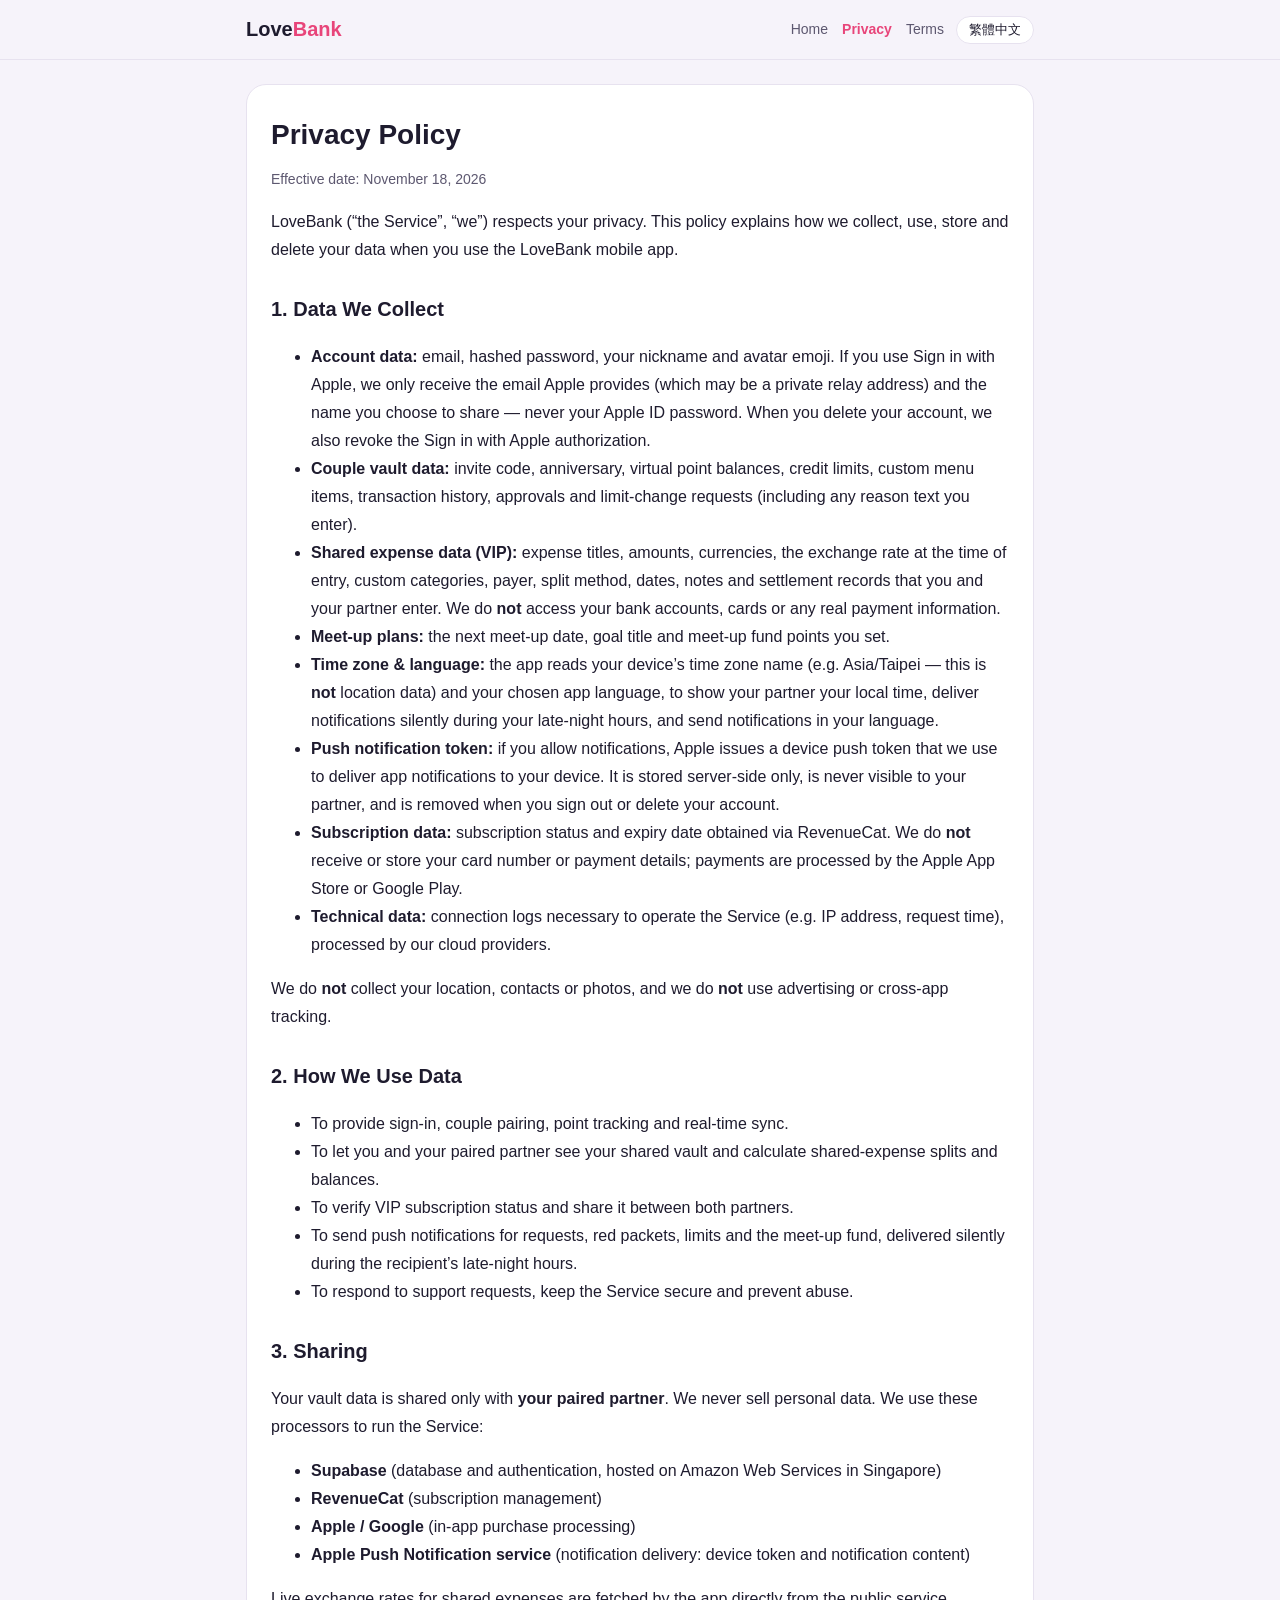
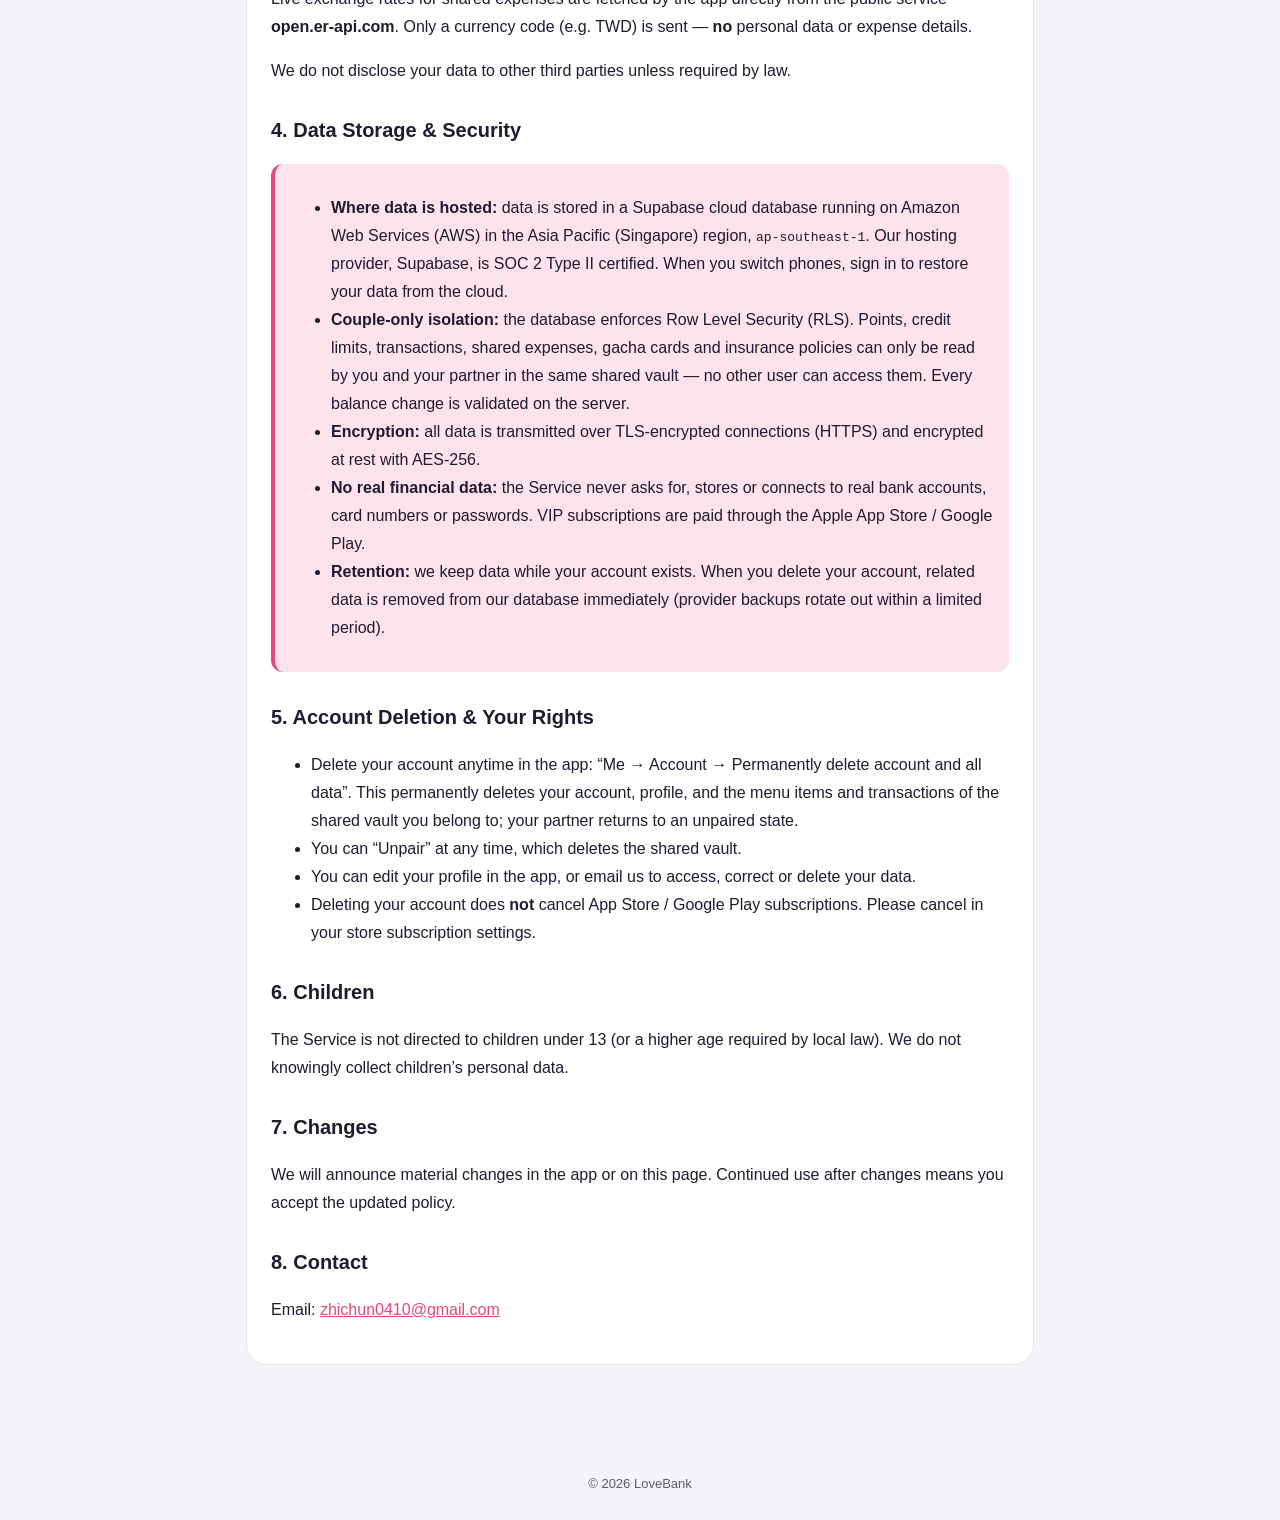
==== commit 4136cd28: "Privacy: Sign in with Apple data and token revocation (zh/en)" ====
--- a/privacy.html
+++ b/privacy.html
@@ -42,7 +42,7 @@
 
       <h2>1. 我們蒐集的資料</h2>
       <ul>
-        <li><strong>帳號資料：</strong>Email、加密後的密碼、你設定的暱稱與頭像 Emoji。</li>
+        <li><strong>帳號資料：</strong>Email、加密後的密碼、你設定的暱稱與頭像 Emoji。若使用「Apple 帳號登入」，我們只會收到 Apple 提供的 Email（可能是 Apple 的私密轉寄地址）與你同意分享的姓名，不會取得你的 Apple ID 密碼；刪除帳號時會一併向 Apple 撤銷授權。</li>
         <li><strong>情侶金庫資料：</strong>配對邀請碼、紀念日、虛擬點數餘額、信用額度、自訂價目表、交易明細、審核紀錄與調額申請（含你填寫的理由文字）。</li>
         <li><strong>共同記帳資料（VIP）：</strong>你與伴侶輸入的支出項目名稱、金額、幣別、記帳當時的匯率、自訂分類、付款者、分攤方式、日期、備註與結清紀錄。我們<strong>不會</strong>取得你的銀行帳戶、信用卡或任何真實支付資訊。</li>
         <li><strong>見面計畫：</strong>你們設定的下次見面日期、見面夢想標題與見面基金點數。</li>
@@ -110,7 +110,7 @@
 
       <h2>1. Data We Collect</h2>
       <ul>
-        <li><strong>Account data:</strong> email, hashed password, your nickname and avatar emoji.</li>
+        <li><strong>Account data:</strong> email, hashed password, your nickname and avatar emoji. If you use Sign in with Apple, we only receive the email Apple provides (which may be a private relay address) and the name you choose to share — never your Apple ID password. When you delete your account, we also revoke the Sign in with Apple authorization.</li>
         <li><strong>Couple vault data:</strong> invite code, anniversary, virtual point balances, credit limits, custom menu items, transaction history, approvals and limit-change requests (including any reason text you enter).</li>
         <li><strong>Shared expense data (VIP):</strong> expense titles, amounts, currencies, the exchange rate at the time of entry, custom categories, payer, split method, dates, notes and settlement records that you and your partner enter. We do <strong>not</strong> access your bank accounts, cards or any real payment information.</li>
         <li><strong>Meet-up plans:</strong> the next meet-up date, goal title and meet-up fund points you set.</li>
